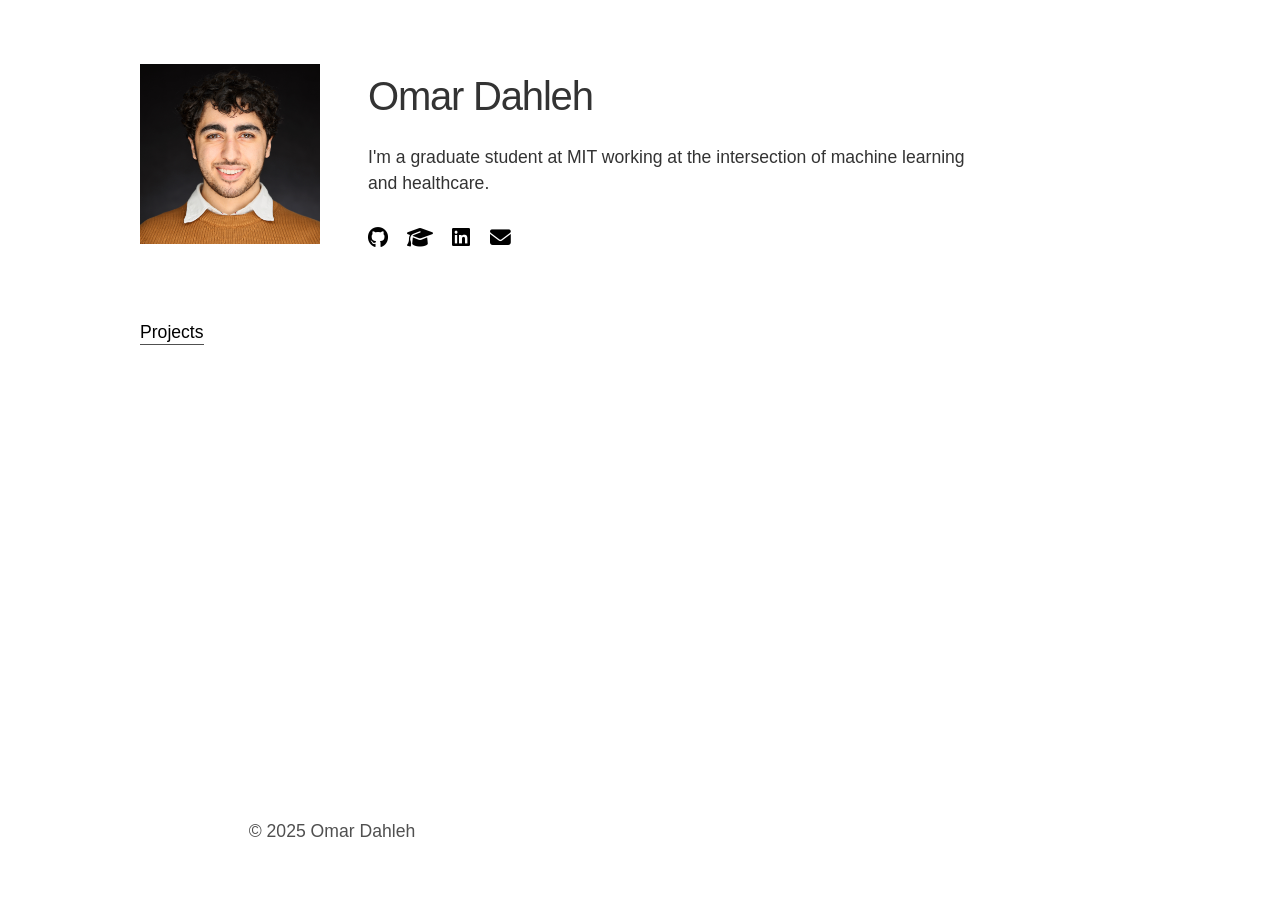
==== index.html @ 335acc65 "initial" ====
<!DOCTYPE html>
<html lang="en">
<head>
    <meta charset="UTF-8">
    <meta name="viewport" content="width=device-width, initial-scale=1.0">
    <title>omardahleh.com</title>
    <link rel="stylesheet" href="styles.css">
    <link rel="stylesheet" href="https://cdnjs.cloudflare.com/ajax/libs/font-awesome/6.4.0/css/all.min.css">
</head>
<body>
    <div class="container">
        <header>
            <div class="profile-image">
                <img src="profile.jpg" alt="Omar Dahleh">
            </div>
            <div class="header-text">
                <h1>Omar Dahleh</h1>
                <p>I'm a graduate student at MIT working at the intersection of machine learning and healthcare.</p>
                <div class="social-icons">
                    <a href="https://github.com/" aria-label="GitHub Profile"><i class="fab fa-github"></i></a>
                    <a href="https://scholar.google.com/" aria-label="Google Scholar Profile"><i class="fas fa-graduation-cap"></i></a>
                    <a href="https://www.linkedin.com/" aria-label="LinkedIn Profile"><i class="fab fa-linkedin"></i></a>
                    <a href="mailto:email@example.com" aria-label="Email"><i class="fas fa-envelope"></i></a>
                </div>
            </div>
        </header>
        
        <div class="projects-link">
            <a href="projects.html">Projects</a>
        </div>
    </div>
    
    <footer>
        <p>&copy; 2025 Omar Dahleh</p>
    </footer>
</body>
</html>
---- styles.css ----
/* Base Styles */
:root {
    --main-bg-color: #ffffff;
    --text-color: #333333;
    --accent-color: #505050;
    --link-color: #000000;
    --link-hover-color: #666666;
}

* {
    margin: 0;
    padding: 0;
    box-sizing: border-box;
}

body {
    font-family: 'Inter', 'Helvetica Neue', Arial, sans-serif;
    background-color: var(--main-bg-color);
    color: var(--text-color);
    line-height: 1.6;
    display: flex;
    flex-direction: column;
    min-height: 100vh;
    padding: 2rem;
}

.container {
    max-width: 1000px;
    margin: 0 auto;
    width: 100%;
    flex: 1;
}

/* Header Styles */
header {
    display: flex;
    align-items: flex-start;
    gap: 3rem;
    margin-bottom: 4rem;
    padding-top: 2rem;
}

.profile-image {
    flex-shrink: 0;
}

.profile-image img {
    width: 180px;
    height: 180px;
    object-fit: cover;
}

.header-text {
    flex-grow: 1;
}

h1 {
    font-size: 2.5rem;
    font-weight: 500;
    margin-bottom: 1rem;
    letter-spacing: -0.03em;
}

p {
    font-size: 1.1rem;
    margin-bottom: 1.5rem;
    max-width: 600px;
    line-height: 1.5;
}

/* Social Icons */
.social-icons {
    display: flex;
    gap: 1.2rem;
    margin-top: 1.5rem;
}

.social-icons a {
    color: var(--link-color);
    text-decoration: none;
    font-size: 1.3rem;
    transition: color 0.2s ease;
}

.social-icons a:hover {
    color: var(--link-hover-color);
}

/* Projects Link */
.projects-link {
    margin: 2rem 0;
}

.projects-link a {
    color: var(--link-color);
    text-decoration: none;
    font-size: 1.1rem;
    border-bottom: 1px solid var(--accent-color);
    padding-bottom: 2px;
    transition: color 0.2s ease;
}

.projects-link a:hover {
    color: var(--link-hover-color);
}

/* Footer Styles */
footer {
    margin-top: 4rem;
    text-align: center;
    color: var(--accent-color);
    font-size: 0.9rem;
}

/* Responsive Design */
@media (max-width: 768px) {
    header {
        flex-direction: column;
        align-items: center;
        text-align: center;
        gap: 1.5rem;
    }
    
    .header-text {
        align-items: center;
    }
    
    .social-icons {
        justify-content: center;
    }
    
    .projects-link {
        text-align: center;
    }
}
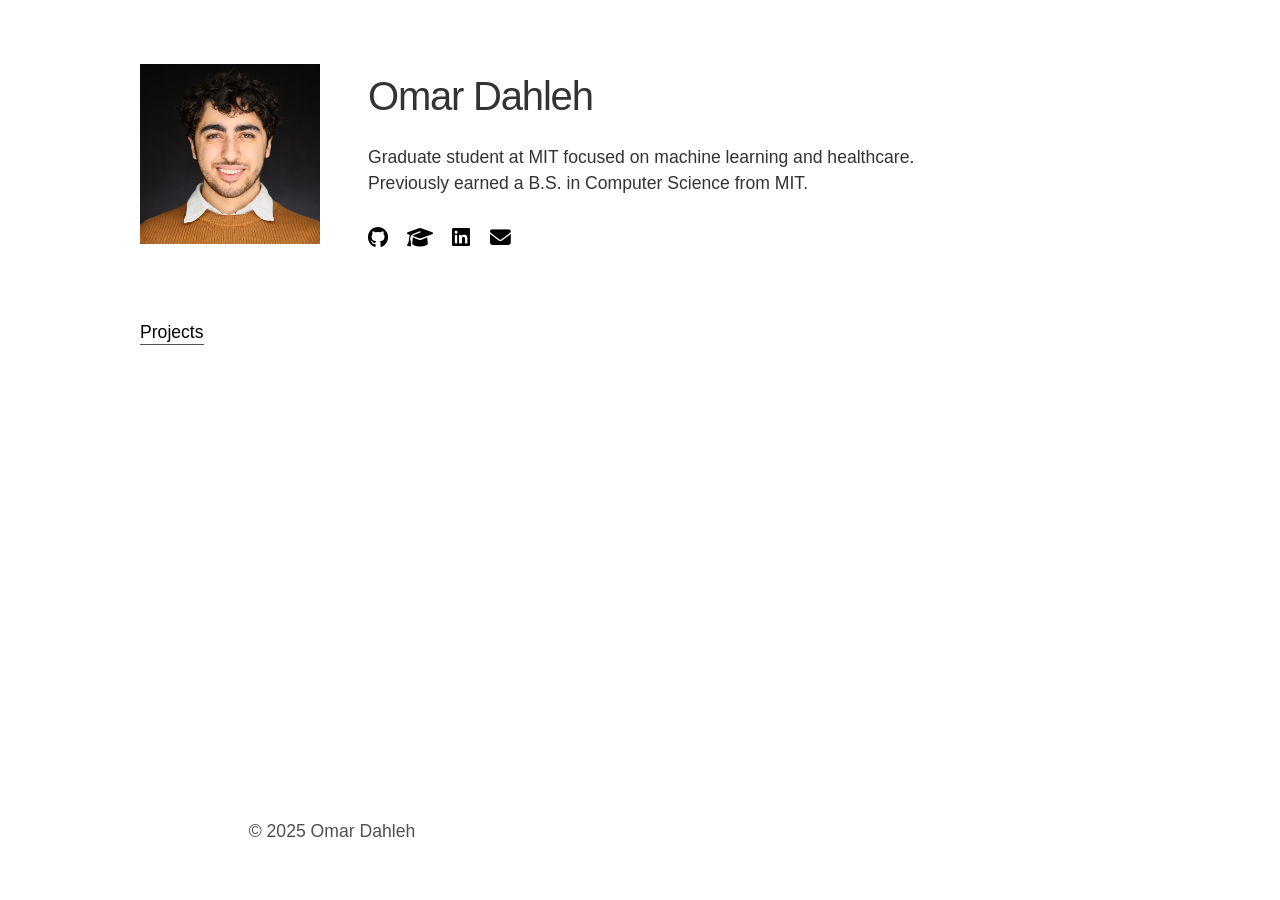
==== commit 4cce5a59: "minor changes" ====
--- a/index.html
+++ b/index.html
@@ -15,12 +15,12 @@
             </div>
             <div class="header-text">
                 <h1>Omar Dahleh</h1>
-                <p>I'm a graduate student at MIT working at the intersection of machine learning and healthcare.</p>
+                <p>Graduate student at MIT focused on machine learning and healthcare. Previously earned a B.S. in Computer Science from MIT.</p>
                 <div class="social-icons">
-                    <a href="https://github.com/" aria-label="GitHub Profile"><i class="fab fa-github"></i></a>
-                    <a href="https://scholar.google.com/" aria-label="Google Scholar Profile"><i class="fas fa-graduation-cap"></i></a>
-                    <a href="https://www.linkedin.com/" aria-label="LinkedIn Profile"><i class="fab fa-linkedin"></i></a>
-                    <a href="mailto:email@example.com" aria-label="Email"><i class="fas fa-envelope"></i></a>
+                    <a href="https://github.com/odahleh" aria-label="GitHub Profile"><i class="fab fa-github"></i></a>
+                    <a href="https://scholar.google.com/citations?user=aUIcG7oAAAAJ&hl=en" aria-label="Google Scholar Profile"><i class="fas fa-graduation-cap"></i></a>
+                    <a href="https://www.linkedin.com/in/odahleh/" aria-label="LinkedIn Profile"><i class="fab fa-linkedin"></i></a>
+                    <a href="mailto:odahleh@mit.edu" aria-label="Email"><i class="fas fa-envelope"></i></a>
                 </div>
             </div>
         </header>
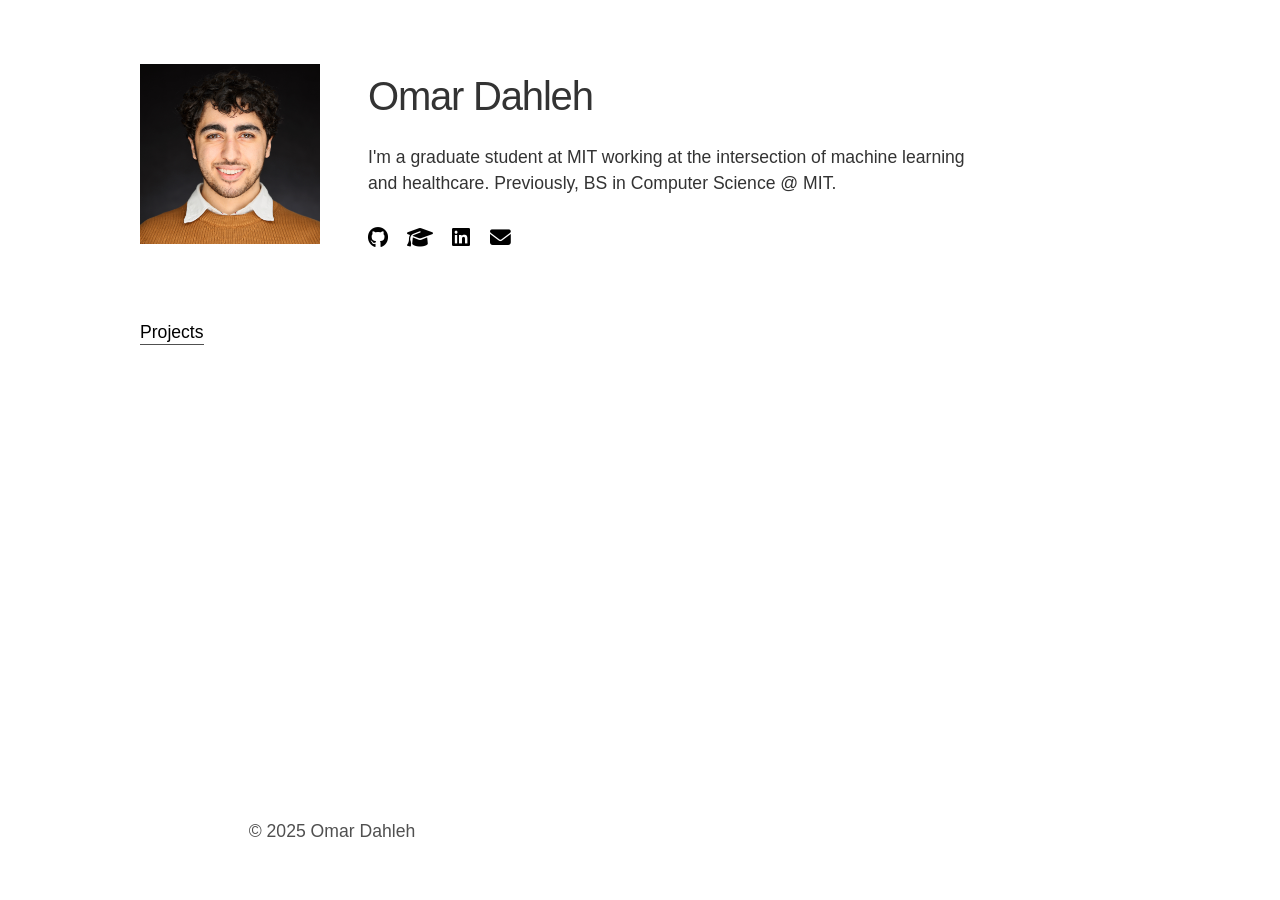
==== commit cf31ca5d: "minor changes" ====
--- a/index.html
+++ b/index.html
@@ -15,10 +15,10 @@
             </div>
             <div class="header-text">
                 <h1>Omar Dahleh</h1>
-                <p>Graduate student at MIT focused on machine learning and healthcare. Previously earned a B.S. in Computer Science from MIT.</p>
+                <p>I'm a graduate student at MIT working at the intersection of machine learning and healthcare. Previously, BS in Computer Science @ MIT.</p>
                 <div class="social-icons">
                     <a href="https://github.com/odahleh" aria-label="GitHub Profile"><i class="fab fa-github"></i></a>
-                    <a href="https://scholar.google.com/citations?user=aUIcG7oAAAAJ&hl=en" aria-label="Google Scholar Profile"><i class="fas fa-graduation-cap"></i></a>
+                    <a href="https://scholar.google.com/" aria-label="Google Scholar Profile"><i class="fas fa-graduation-cap"></i></a>
                     <a href="https://www.linkedin.com/in/odahleh/" aria-label="LinkedIn Profile"><i class="fab fa-linkedin"></i></a>
                     <a href="mailto:odahleh@mit.edu" aria-label="Email"><i class="fas fa-envelope"></i></a>
                 </div>
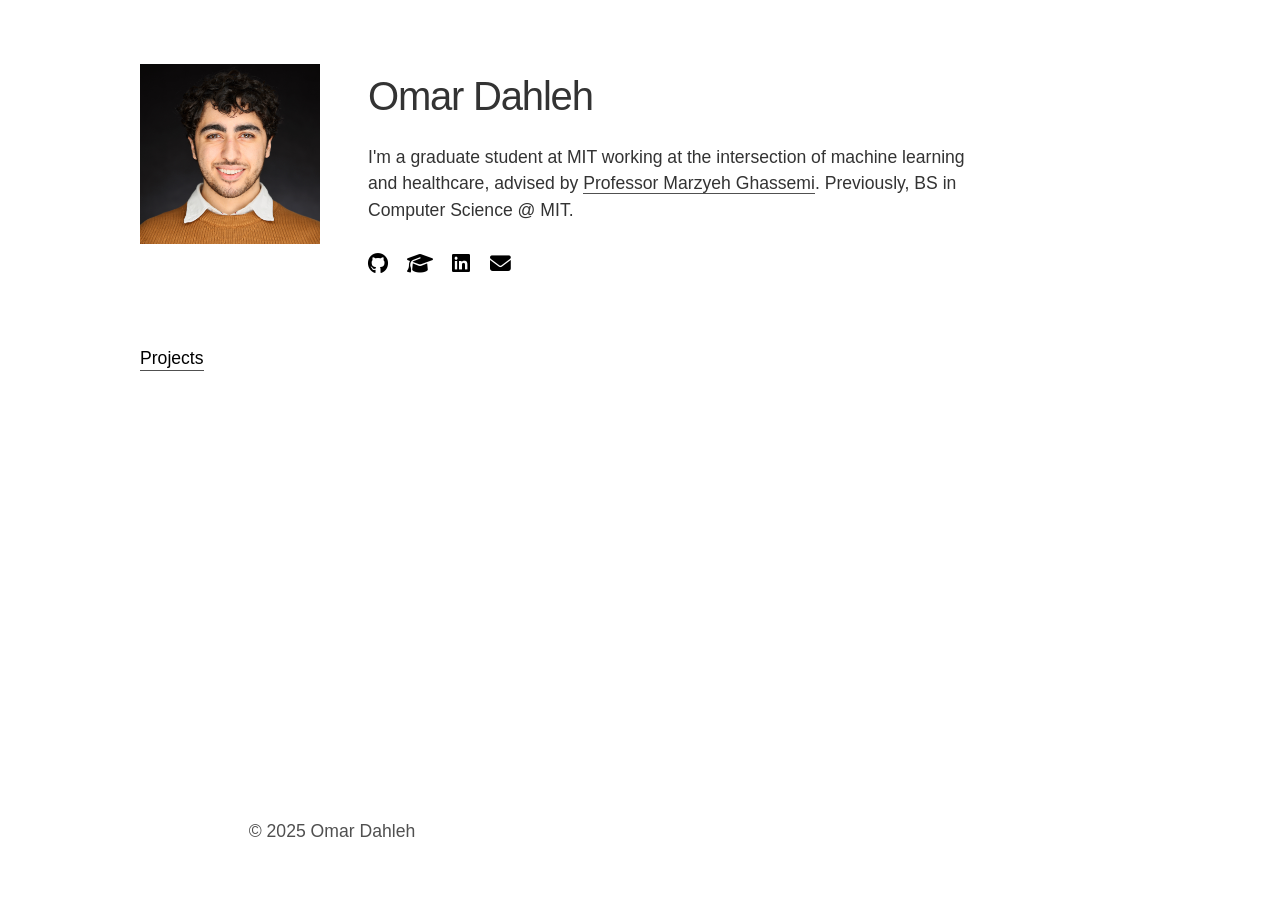
==== commit c07cad32: "marzyeh" ====
--- a/index.html
+++ b/index.html
@@ -15,7 +15,7 @@
             </div>
             <div class="header-text">
                 <h1>Omar Dahleh</h1>
-                <p>I'm a graduate student at MIT working at the intersection of machine learning and healthcare. Previously, BS in Computer Science @ MIT.</p>
+                <p>I'm a graduate student at MIT working at the intersection of machine learning and healthcare, advised by <a href="https://www.csail.mit.edu/person/marzyeh-ghassemi" target="_blank">Professor Marzyeh Ghassemi</a>. Previously, BS in Computer Science @ MIT.</p>
                 <div class="social-icons">
                     <a href="https://github.com/odahleh" aria-label="GitHub Profile"><i class="fab fa-github"></i></a>
                     <a href="https://scholar.google.com/" aria-label="Google Scholar Profile"><i class="fas fa-graduation-cap"></i></a>
--- a/styles.css
+++ b/styles.css
@@ -68,6 +68,17 @@
     line-height: 1.5;
 }
 
+p a {
+    color: var(--text-color);
+    text-decoration: none;
+    border-bottom: 1px solid var(--accent-color);
+    transition: color 0.2s ease;
+}
+
+p a:hover {
+    color: var(--link-hover-color);
+}
+
 /* Social Icons */
 .social-icons {
     display: flex;
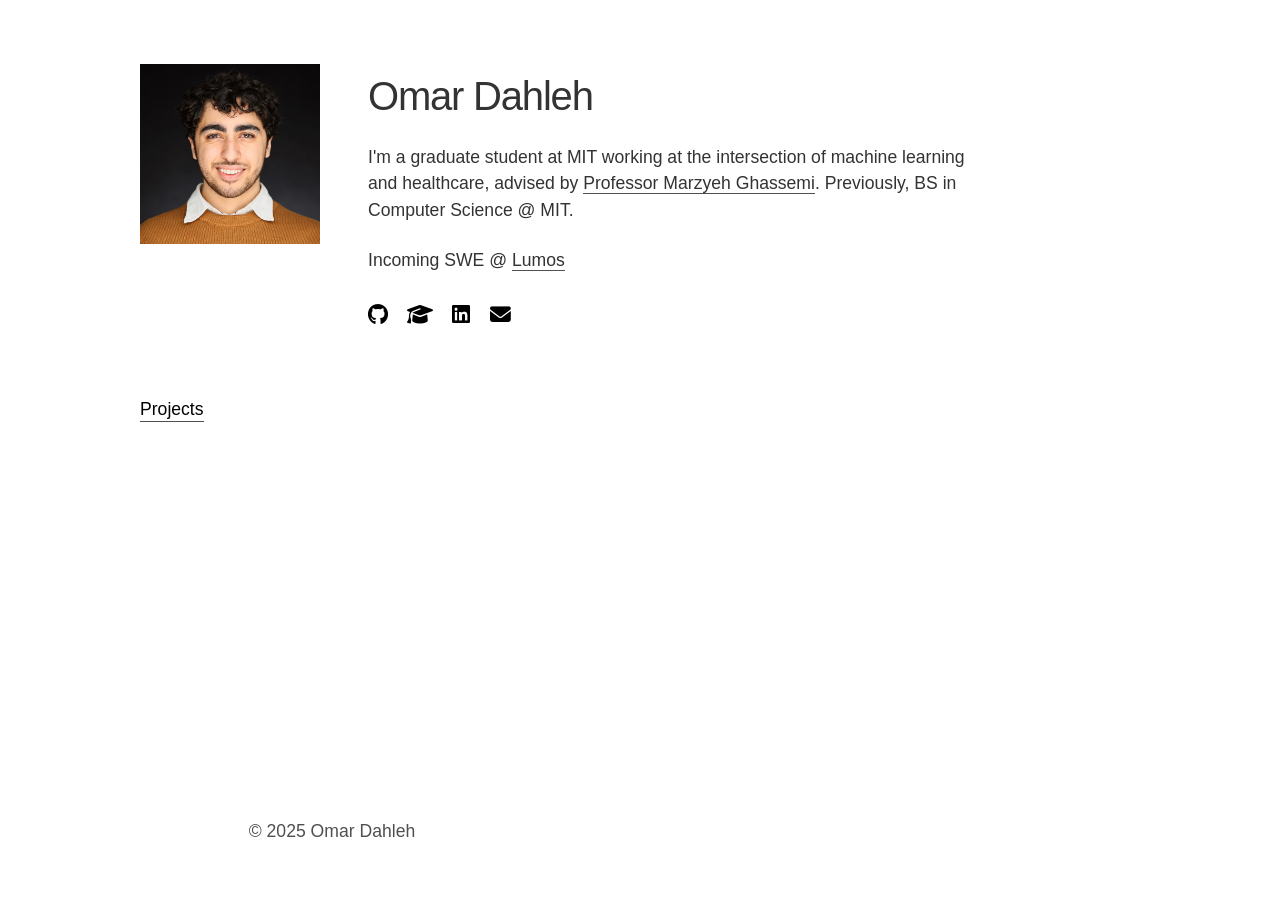
==== commit e66561f3: "incoming swe" ====
--- a/index.html
+++ b/index.html
@@ -16,9 +16,10 @@
             <div class="header-text">
                 <h1>Omar Dahleh</h1>
                 <p>I'm a graduate student at MIT working at the intersection of machine learning and healthcare, advised by <a href="https://www.csail.mit.edu/person/marzyeh-ghassemi" target="_blank">Professor Marzyeh Ghassemi</a>. Previously, BS in Computer Science @ MIT.</p>
+                <p>Incoming SWE @ <a href="https://www.lumos.com/" target="_blank">Lumos</a></p>
                 <div class="social-icons">
                     <a href="https://github.com/odahleh" aria-label="GitHub Profile"><i class="fab fa-github"></i></a>
-                    <a href="https://scholar.google.com/" aria-label="Google Scholar Profile"><i class="fas fa-graduation-cap"></i></a>
+                    <a href="https://scholar.google.com/citations?user=aUIcG7oAAAAJ&hl=en&oi=ao" aria-label="Google Scholar Profile"><i class="fas fa-graduation-cap"></i></a>
                     <a href="https://www.linkedin.com/in/odahleh/" aria-label="LinkedIn Profile"><i class="fab fa-linkedin"></i></a>
                     <a href="mailto:odahleh@mit.edu" aria-label="Email"><i class="fas fa-envelope"></i></a>
                 </div>
